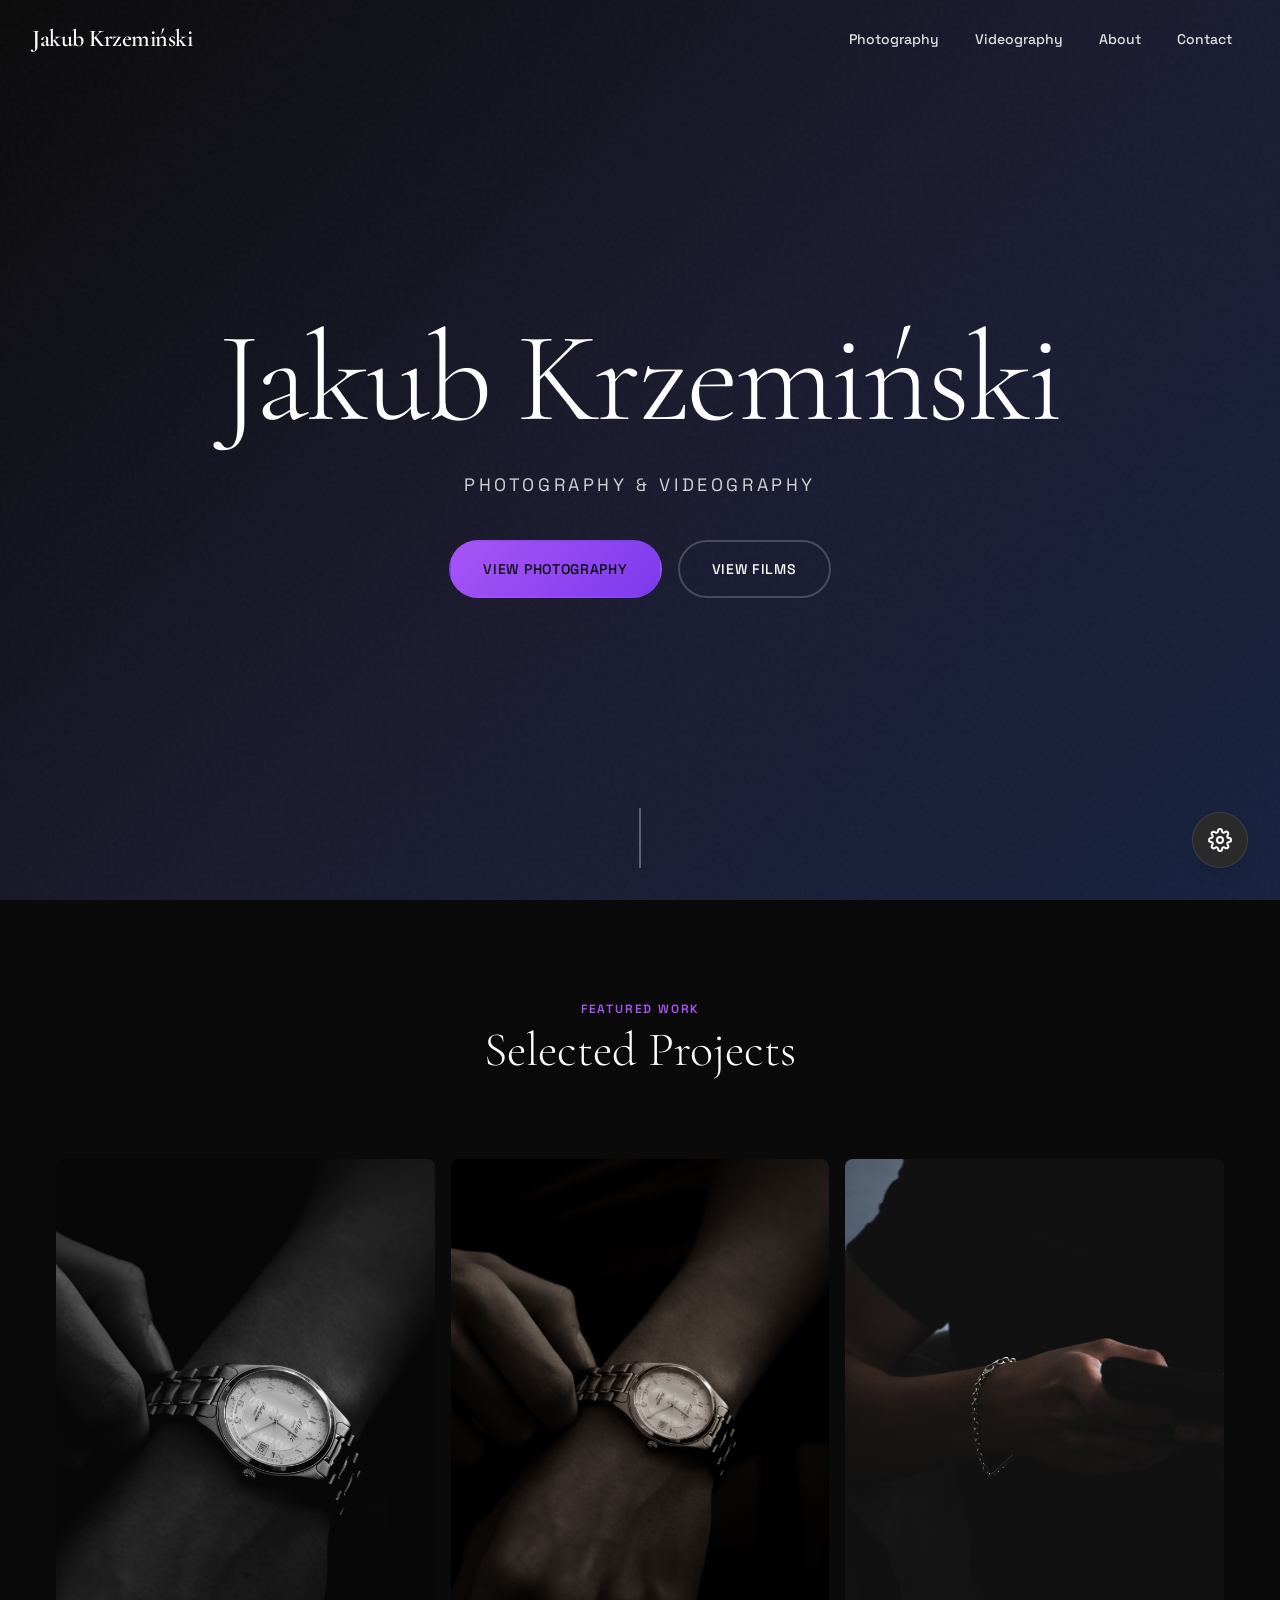
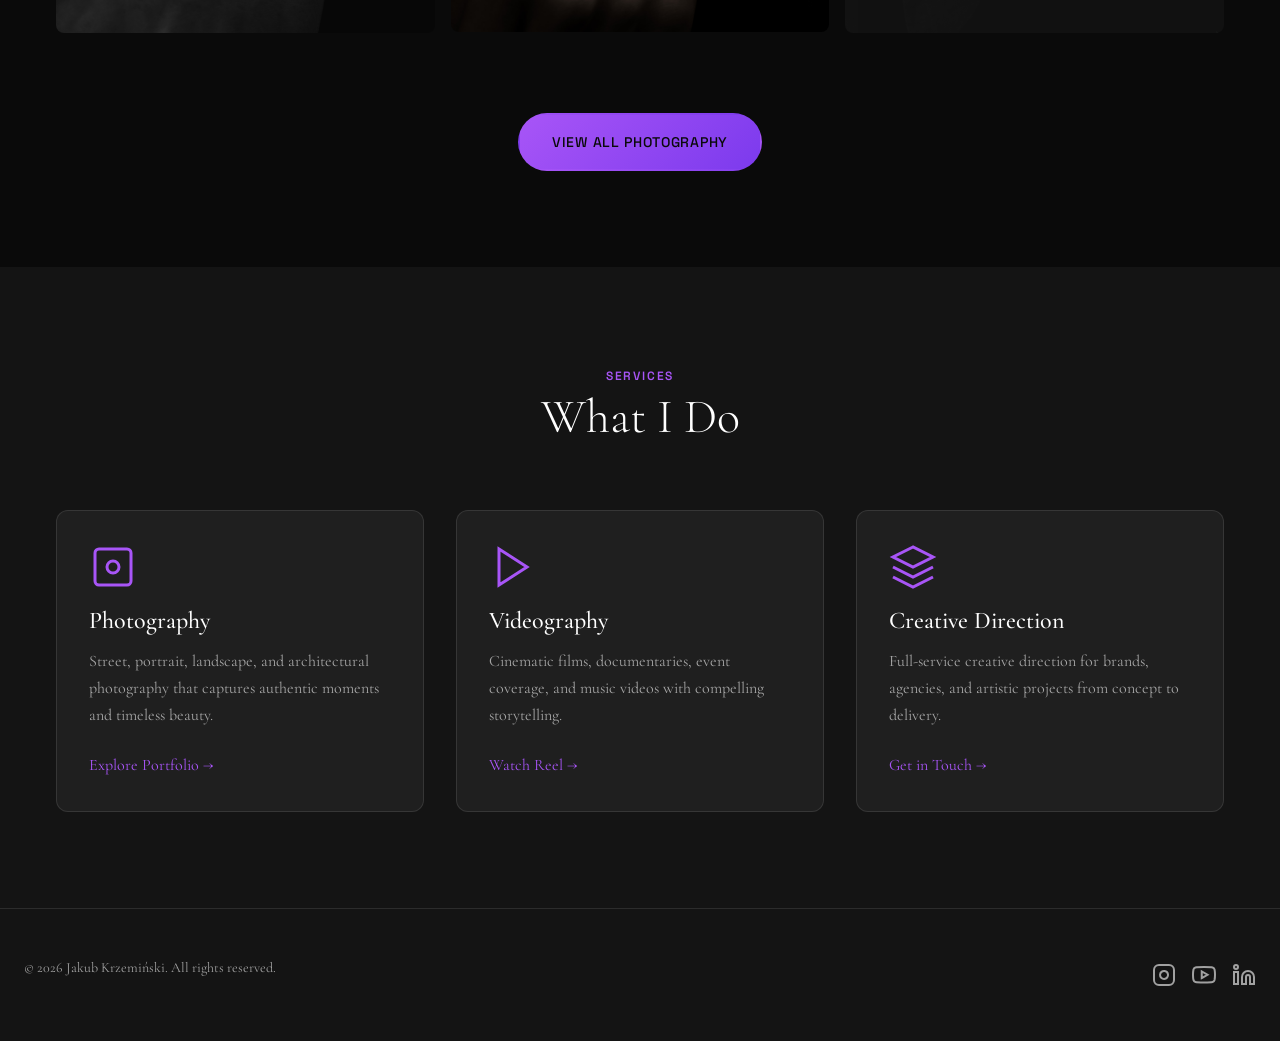
==== index.html @ e9d03388 "initial commit" ====
<!DOCTYPE html>
<html lang="en">
<head>
  <meta charset="UTF-8">
  <meta name="viewport" content="width=device-width, initial-scale=1.0">
  <title>Jakub Krzemiński Photography | Visual Storyteller</title>
  <meta name="description" content="Professional photography and videography portfolio specializing in street, portrait, landscape, and cinematic work.">

  <!-- Preload critical fonts -->
  <link rel="preconnect" href="https://fonts.googleapis.com">
  <link rel="preconnect" href="https://fonts.gstatic.com" crossorigin>
  <link href="https://fonts.googleapis.com/css2?family=Cormorant+Garamond:wght@300;400;500;600;700&family=Space+Grotesk:wght@300;400;500;600;700&display=swap" rel="stylesheet">

  <!-- Critical CSS inline to prevent flash -->
  <style>
    /* Prevent flash before theme loads */
    html { background: #0a0a0a; }

    /* Critical hero styles */
    .hero { min-height: 100vh; display: flex; align-items: center; justify-content: center; position: relative; }
    .hero__bg { position: absolute; inset: 0; background: linear-gradient(135deg, #1a1a2e 0%, #16213e 50%, #0f0f23 100%); }
    .hero__content { position: relative; z-index: 2; text-align: center; color: white; padding: 2rem; }
    .hero__name { font-family: 'Cormorant Garamond', serif; font-size: clamp(3rem, 10vw, 8rem); font-weight: 300; letter-spacing: -0.02em; margin: 0; }
    .hero__tagline { font-family: 'Space Grotesk', sans-serif; font-size: 1.125rem; letter-spacing: 0.2em; text-transform: uppercase; opacity: 0.8; margin-top: 1rem; }
  </style>

  <!-- Stylesheets -->
  <link rel="stylesheet" href="css/reset.css">
  <link rel="stylesheet" href="css/variables.css">
  <link rel="stylesheet" href="css/base.css">
  <link rel="stylesheet" href="css/navbar.css">
  <link rel="stylesheet" href="css/gallery.css">
  <link rel="stylesheet" href="css/lightbox.css">
  <link rel="stylesheet" href="css/themes.css">

  <!-- Data -->
  <script src="data/photos.js"></script>
  <script src="data/videos.js"></script>

  <!-- Theme init (must be early to prevent flash) -->
  <script>
    (function() {
      const saved = localStorage.getItem('portfolio-theme');
      const defaults = { theme: 'dark', palette: 'purple' };
      const config = saved ? JSON.parse(saved) : defaults;

      // Apply theme to html element immediately
      document.documentElement.className = `theme-${config.theme} palette-${config.palette}`;
    })();
  </script>
</head>
<body>

  <!-- Navigation -->
  <nav class="navbar" role="navigation" aria-label="Main navigation">
    <div class="navbar__container">
      <a href="index.html" class="navbar__logo">Jakub Krzemiński</a>

      <div class="navbar__links" role="menubar">
        <a href="photography.html" class="navbar__link" role="menuitem">Photography</a>
        <a href="videography.html" class="navbar__link" role="menuitem">Videography</a>
        <a href="about.html" class="navbar__link" role="menuitem">About</a>
        <a href="contact.html" class="navbar__link" role="menuitem">Contact</a>
      </div>

      <button class="navbar__hamburger" aria-label="Toggle menu" aria-expanded="false" aria-controls="mobile-menu">
        <span class="navbar__hamburger-line"></span>
        <span class="navbar__hamburger-line"></span>
        <span class="navbar__hamburger-line"></span>
      </button>
    </div>

    <div class="navbar__mobile-menu" id="mobile-menu" role="menu">
      <a href="photography.html" class="navbar__mobile-link" role="menuitem">Photography</a>
      <a href="videography.html" class="navbar__mobile-link" role="menuitem">Videography</a>
      <a href="about.html" class="navbar__mobile-link" role="menuitem">About</a>
      <a href="contact.html" class="navbar__mobile-link" role="menuitem">Contact</a>
    </div>
  </nav>

  <!-- Hero Section -->
  <section class="hero" id="home">
    <div class="hero__bg"></div>
    <div class="grain-overlay"></div>

    <div class="hero__content">
      <h1 class="hero__name">Jakub Krzemiński</h1>
      <p class="hero__tagline">Photography & Videography</p>
      <div class="hero__cta">
        <a href="photography.html" class="btn btn-primary">View Photography</a>
        <a href="videography.html" class="btn btn-secondary">View Films</a>
      </div>
    </div>

    <a href="#featured" class="hero__scroll" aria-label="Scroll to content">
      <span class="hero__scroll-line"></span>
    </a>
  </section>

  <!-- Featured Work -->
  <section class="section section-lg" id="featured">
    <div class="container">
      <header class="section-header fade-in">
        <span class="section-header__caption">Featured Work</span>
        <h2 class="section-header__title">Selected Projects</h2>
      </header>

      <div class="gallery gallery--featured">
        <!-- Gallery populated by JavaScript from featured: true items -->
      </div>

      <div class="text-center fade-in" style="margin-top: 3rem;">
        <a href="photography.html" class="btn btn-primary">View All Photography</a>
      </div>
    </div>
  </section>

  <!-- Services Overview -->
  <section class="section" style="background: var(--bg-secondary);">
    <div class="container">
      <header class="section-header fade-in">
        <span class="section-header__caption">Services</span>
        <h2 class="section-header__title">What I Do</h2>
      </header>

      <div class="services">
        <div class="service-card fade-in">
          <div class="service-card__icon">
            <svg width="48" height="48" viewBox="0 0 24 24" fill="none" stroke="currentColor" stroke-width="1.5">
              <rect x="3" y="3" width="18" height="18" rx="2"></rect>
              <circle cx="12" cy="12" r="3"></circle>
            </svg>
          </div>
          <h3 class="service-card__title">Photography</h3>
          <p class="service-card__text">Street, portrait, landscape, and architectural photography that captures authentic moments and timeless beauty.</p>
          <a href="photography.html" class="link">Explore Portfolio →</a>
        </div>

        <div class="service-card fade-in">
          <div class="service-card__icon">
            <svg width="48" height="48" viewBox="0 0 24 24" fill="none" stroke="currentColor" stroke-width="1.5">
              <polygon points="5 3 19 12 5 21 5 3"></polygon>
            </svg>
          </div>
          <h3 class="service-card__title">Videography</h3>
          <p class="service-card__text">Cinematic films, documentaries, event coverage, and music videos with compelling storytelling.</p>
          <a href="videography.html" class="link">Watch Reel →</a>
        </div>

        <div class="service-card fade-in">
          <div class="service-card__icon">
            <svg width="48" height="48" viewBox="0 0 24 24" fill="none" stroke="currentColor" stroke-width="1.5">
              <path d="M12 2L2 7l10 5 10-5-10-5z"></path>
              <path d="M2 17l10 5 10-5"></path>
              <path d="M2 12l10 5 10-5"></path>
            </svg>
          </div>
          <h3 class="service-card__title">Creative Direction</h3>
          <p class="service-card__text">Full-service creative direction for brands, agencies, and artistic projects from concept to delivery.</p>
          <a href="contact.html" class="link">Get in Touch →</a>
        </div>
      </div>
    </div>
  </section>

  <!-- Footer -->
  <footer class="footer">
    <div class="container">
      <div class="footer__content">
        <p class="footer__copyright">&copy; 2026 Jakub Krzemiński. All rights reserved.</p>

        <div class="footer__social">
          <a href="https://www.instagram.com/jacobekpii?igsh=MXUxOGM2MTZjMWFu" target="_blank" rel="noopener" aria-label="Instagram">
            <svg width="24" height="24" viewBox="0 0 24 24" fill="none" stroke="currentColor" stroke-width="2">
              <rect x="2" y="2" width="20" height="20" rx="5" ry="5"></rect>
              <path d="M16 11.37A4 4 0 1 1 12.63 8 4 4 0 0 1 16 11.37z"></path>
              <line x1="17.5" y1="6.5" x2="17.51" y2="6.5"></line>
            </svg>
          </a>
          <a href="https://youtube.com" target="_blank" rel="noopener" aria-label="YouTube">
            <svg width="24" height="24" viewBox="0 0 24 24" fill="none" stroke="currentColor" stroke-width="2">
              <path d="M22.54 6.42a2.78 2.78 0 0 0-1.94-2C18.88 4 12 4 12 4s-6.88 0-8.6.46a2.78 2.78 0 0 0-1.94 2A29 29 0 0 0 1 11.75a29 29 0 0 0 .46 5.33A2.78 2.78 0 0 0 3.4 19c1.72.46 8.6.46 8.6.46s6.88 0 8.6-.46a2.78 2.78 0 0 0 1.94-2 29 29 0 0 0 .46-5.25 29 29 0 0 0-.46-5.33z"></path>
              <polygon points="9.75 15.02 15.5 11.75 9.75 8.48 9.75 15.02"></polygon>
            </svg>
          </a>
          <a href="https://linkedin.com" target="_blank" rel="noopener" aria-label="LinkedIn">
            <svg width="24" height="24" viewBox="0 0 24 24" fill="none" stroke="currentColor" stroke-width="2">
              <path d="M16 8a6 6 0 0 1 6 6v7h-4v-7a2 2 0 0 0-2-2 2 2 0 0 0-2 2v7h-4v-7a6 6 0 0 1 6-6z"></path>
              <rect x="2" y="9" width="4" height="12"></rect>
              <circle cx="4" cy="4" r="2"></circle>
            </svg>
          </a>
        </div>
      </div>

      <button class="back-to-top" aria-label="Back to top">
        <svg width="24" height="24" viewBox="0 0 24 24" fill="none" stroke="currentColor" stroke-width="2">
          <path d="M12 19V5M5 12l7-7 7 7"></path>
        </svg>
      </button>
    </div>
  </footer>

  <!-- Theme Panel -->
  <div class="theme-panel">
    <button class="theme-panel__toggle" aria-label="Open theme settings" aria-expanded="false">
      <svg width="24" height="24" viewBox="0 0 24 24" fill="none" stroke="currentColor" stroke-width="2">
        <circle cx="12" cy="12" r="3"></circle>
        <path d="M19.4 15a1.65 1.65 0 0 0 .33 1.82l.06.06a2 2 0 0 1 0 2.83 2 2 0 0 1-2.83 0l-.06-.06a1.65 1.65 0 0 0-1.82-.33 1.65 1.65 0 0 0-1 1.51V21a2 2 0 0 1-2 2 2 2 0 0 1-2-2v-.09A1.65 1.65 0 0 0 9 19.4a1.65 1.65 0 0 0-1.82.33l-.06.06a2 2 0 0 1-2.83 0 2 2 0 0 1 0-2.83l.06-.06a1.65 1.65 0 0 0 .33-1.82 1.65 1.65 0 0 0-1.51-1H3a2 2 0 0 1-2-2 2 2 0 0 1 2-2h.09A1.65 1.65 0 0 0 4.6 9a1.65 1.65 0 0 0-.33-1.82l-.06-.06a2 2 0 0 1 0-2.83 2 2 0 0 1 2.83 0l.06.06a1.65 1.65 0 0 0 1.82.33H9a1.65 1.65 0 0 0 1-1.51V3a2 2 0 0 1 2-2 2 2 0 0 1 2 2v.09a1.65 1.65 0 0 0 1 1.51 1.65 1.65 0 0 0 1.82-.33l.06-.06a2 2 0 0 1 2.83 0 2 2 0 0 1 0 2.83l-.06.06a1.65 1.65 0 0 0-.33 1.82V9a1.65 1.65 0 0 0 1.51 1H21a2 2 0 0 1 2 2 2 2 0 0 1-2 2h-.09a1.65 1.65 0 0 0-1.51 1z"></path>
      </svg>
    </button>

    <div class="theme-panel__backdrop"></div>

    <div class="theme-panel__menu">
      <header class="theme-panel__header">Appearance Settings</header>

      <div class="theme-panel__mode">
        <button class="theme-panel__mode-btn" data-mode="dark">
          <svg class="theme-panel__mode-icon" viewBox="0 0 24 24" fill="none" stroke="currentColor" stroke-width="2">
            <path d="M21 12.79A9 9 0 1 1 11.21 3 7 7 0 0 0 21 12.79z"></path>
          </svg>
          Dark
        </button>
        <button class="theme-panel__mode-btn" data-mode="light">
          <svg class="theme-panel__mode-icon" viewBox="0 0 24 24" fill="none" stroke="currentColor" stroke-width="2">
            <circle cx="12" cy="12" r="5"></circle>
            <line x1="12" y1="1" x2="12" y2="3"></line>
            <line x1="12" y1="21" x2="12" y2="23"></line>
            <line x1="4.22" y1="4.22" x2="5.64" y2="5.64"></line>
            <line x1="18.36" y1="18.36" x2="19.78" y2="19.78"></line>
            <line x1="1" y1="12" x2="3" y2="12"></line>
            <line x1="21" y1="12" x2="23" y2="12"></line>
            <line x1="4.22" y1="19.78" x2="5.64" y2="18.36"></line>
            <line x1="18.36" y1="5.64" x2="19.78" y2="4.22"></line>
          </svg>
          Light
        </button>
      </div>

      <header class="theme-panel__header">Color Palette</header>
      <div class="theme-panel__palettes">
        <button class="theme-panel__palette-btn" data-palette="purple">
          <span class="theme-panel__palette-preview"></span>
          <span class="theme-panel__palette-label">Purple</span>
        </button>
        <button class="theme-panel__palette-btn" data-palette="orange">
          <span class="theme-panel__palette-preview"></span>
          <span class="theme-panel__palette-label">Orange</span>
        </button>
        <button class="theme-panel__palette-btn" data-palette="gray">
          <span class="theme-panel__palette-preview"></span>
          <span class="theme-panel__palette-label">Gray</span>
        </button>
        <button class="theme-panel__palette-btn" data-palette="teal">
          <span class="theme-panel__palette-preview"></span>
          <span class="theme-panel__palette-label">Teal</span>
        </button>
        <button class="theme-panel__palette-btn" data-palette="rose">
          <span class="theme-panel__palette-preview"></span>
          <span class="theme-panel__palette-label">Rose</span>
        </button>
        <button class="theme-panel__palette-btn" data-palette="amber">
          <span class="theme-panel__palette-preview"></span>
          <span class="theme-panel__palette-label">Amber</span>
        </button>
      </div>
    </div>
  </div>

  <!-- Scripts -->
  <script src="js/theme.js"></script>
  <script src="js/nav.js"></script>
  <script src="js/gallery.js"></script>
  <script src="js/lightbox.js"></script>

  <script>
    // Hero scroll indicator animation
    document.querySelector('.hero__scroll')?.addEventListener('click', (e) => {
      e.preventDefault();
      document.getElementById('featured')?.scrollIntoView({ behavior: 'smooth' });
    });
  </script>

  <style>
    /* Additional homepage styles */
    .hero { display: flex; align-items: center; justify-content: center; min-height: 100vh; position: relative; }
    .hero__bg { position: absolute; inset: 0; background: linear-gradient(135deg, #0a0a0a 0%, #1a1a2e 50%, #16213e 100%); transition: none; }
    .hero__content { position: relative; z-index: 10; text-align: center; padding: 2rem; }
    .hero__cta { display: flex; gap: 1rem; justify-content: center; margin-top: 2.5rem; flex-wrap: wrap; }
    .hero__scroll { position: absolute; bottom: 2rem; left: 50%; transform: translateX(-50%); display: flex; flex-direction: column; align-items: center; color: white; opacity: 0.6; transition: opacity 0.3s; }
    .hero__scroll:hover { opacity: 1; }
    .hero__scroll-line { width: 1px; height: 60px; background: currentColor; animation: scrollPulse 2s infinite; }
    @keyframes scrollPulse { 0%, 100% { opacity: 0.3; transform: scaleY(0.5); } 50% { opacity: 1; transform: scaleY(1); } }
    .text-center { text-align: center; }

    /* Services */
    .services { display: grid; grid-template-columns: repeat(3, 1fr); gap: 2rem; margin-top: 3rem; }
    .service-card { padding: 2rem; border-radius: 12px; background: var(--bg-tertiary); border: 1px solid var(--border-light); transition: transform 0.3s, box-shadow 0.3s; }
    .service-card:hover { transform: translateY(-4px); box-shadow: var(--shadow-lg); }
    .service-card__icon { color: var(--accent-primary); margin-bottom: 1rem; }
    .service-card__title { font-size: 1.5rem; font-weight: 500; margin-bottom: 0.75rem; color: var(--text-primary); }
    .service-card__text { color: var(--text-tertiary); margin-bottom: 1.5rem; line-height: 1.7; }

    /* Footer */
    .footer { padding: 3rem 0; border-top: 1px solid var(--border-light); background: var(--bg-secondary); }
    .footer__content { display: flex; justify-content: space-between; align-items: center; gap: 1rem; flex-wrap: wrap; }
    .footer__copyright { color: var(--text-tertiary); font-size: 0.875rem; }
    .footer__social { display: flex; gap: 1rem; }
    .footer__social a { color: var(--text-tertiary); transition: color 0.3s; }
    .footer__social a:hover { color: var(--accent-primary); }
    .back-to-top { position: fixed; bottom: 100px; right: 2rem; width: 48px; height: 48px; border-radius: 50%; background: var(--bg-elevated); border: 1px solid var(--border-light); color: var(--text-primary); display: flex; align-items: center; justify-content: center; cursor: pointer; opacity: 0; visibility: hidden; transition: all 0.3s; z-index: 100; }
    .back-to-top--visible { opacity: 1; visibility: visible; }
    .back-to-top:hover { background: var(--accent-primary); color: var(--accent-contrast); border-color: var(--accent-primary); }

    @media (max-width: 768px) {
      .services { grid-template-columns: 1fr; }
      .footer__content { flex-direction: column; text-align: center; }
    }
  </style>
</body>
</html>
---- css/variables.css ----
/* CSS Custom Properties - Theme Variables */
/* All themes use these variables which are updated by theme classes on body */

:root {
  /* Typography */
  --font-primary: 'Cormorant Garamond', serif;
  --font-secondary: 'Space Grotesk', sans-serif;

  /* Spacing Scale */
  --space-xs: 0.25rem;
  --space-sm: 0.5rem;
  --space-md: 1rem;
  --space-lg: 1.5rem;
  --space-xl: 2rem;
  --space-2xl: 3rem;
  --space-3xl: 4rem;
  --space-4xl: 6rem;

  /* Transitions */
  --transition-fast: 150ms cubic-bezier(0.4, 0, 0.2, 1);
  --transition-base: 300ms cubic-bezier(0.4, 0, 0.2, 1);
  --transition-slow: 500ms cubic-bezier(0.4, 0, 0.2, 1);
  --transition-bounce: 500ms cubic-bezier(0.68, -0.55, 0.265, 1.55);

  /* Border Radius */
  --radius-sm: 4px;
  --radius-md: 8px;
  --radius-lg: 12px;
  --radius-xl: 16px;
  --radius-full: 9999px;

  /* Shadows */
  --shadow-sm: 0 1px 2px 0 rgba(0, 0, 0, 0.05);
  --shadow-md: 0 4px 6px -1px rgba(0, 0, 0, 0.1), 0 2px 4px -1px rgba(0, 0, 0, 0.06);
  --shadow-lg: 0 10px 15px -3px rgba(0, 0, 0, 0.1), 0 4px 6px -2px rgba(0, 0, 0, 0.05);
  --shadow-xl: 0 20px 25px -5px rgba(0, 0, 0, 0.1), 0 10px 10px -5px rgba(0, 0, 0, 0.04);

  /* Z-index Scale */
  --z-base: 0;
  --z-dropdown: 100;
  --z-sticky: 200;
  --z-fixed: 300;
  --z-modal-backdrop: 400;
  --z-modal: 500;
  --z-tooltip: 600;
  --z-theme-panel: 700;

  /* Content Widths */
  --max-width-sm: 640px;
  --max-width-md: 768px;
  --max-width-lg: 1024px;
  --max-width-xl: 1280px;
  --max-width-2xl: 1440px;
}

/* ============================================
   DARK MODE - Base Theme (Default)
   ============================================ */

.theme-dark {
  /* Background Colors */
  --bg-primary: #0a0a0a;
  --bg-secondary: #141414;
  --bg-tertiary: #1f1f1f;
  --bg-elevated: #2a2a2a;
  --bg-overlay: rgba(0, 0, 0, 0.85);

  /* Text Colors */
  --text-primary: #ffffff;
  --text-secondary: rgba(255, 255, 255, 0.87);
  --text-tertiary: rgba(255, 255, 255, 0.6);
  --text-muted: rgba(255, 255, 255, 0.38);

  /* Border Colors */
  --border-light: rgba(255, 255, 255, 0.1);
  --border-medium: rgba(255, 255, 255, 0.2);
  --border-strong: rgba(255, 255, 255, 0.3);

  /* Accent will be set by palette classes */
}

/* ============================================
   LIGHT MODE - Base Theme
   ============================================ */

.theme-light {
  /* Background Colors */
  --bg-primary: #fafafa;
  --bg-secondary: #ffffff;
  --bg-tertiary: #f5f5f5;
  --bg-elevated: #ebebeb;
  --bg-overlay: rgba(0, 0, 0, 0.75);

  /* Text Colors */
  --text-primary: #0a0a0a;
  --text-secondary: rgba(0, 0, 0, 0.87);
  --text-tertiary: rgba(0, 0, 0, 0.6);
  --text-muted: rgba(0, 0, 0, 0.38);

  /* Border Colors */
  --border-light: rgba(0, 0, 0, 0.08);
  --border-medium: rgba(0, 0, 0, 0.15);
  --border-strong: rgba(0, 0, 0, 0.25);
}

/* ============================================
   DARK MODE - Purple Palette
   ============================================ */

.theme-dark.palette-purple {
  --accent-primary: #a855f7;
  --accent-secondary: #7c3aed;
  --accent-tertiary: #6b21a8;
  --accent-light: #d8b4fe;
  --accent-pale: #e9d5ff;
  --accent-contrast: #0a0a0a;
  --accent-gradient: linear-gradient(135deg, #a855f7 0%, #7c3aed 100%);
}

/* ============================================
   LIGHT MODE - Purple Palette
   ============================================ */

.theme-light.palette-purple {
  --accent-primary: #7c3aed;
  --accent-secondary: #6b21a8;
  --accent-tertiary: #581c87;
  --accent-light: #a855f7;
  --accent-pale: #e9d5ff;
  --accent-contrast: #ffffff;
  --accent-gradient: linear-gradient(135deg, #7c3aed 0%, #6b21a8 100%);
}

/* ============================================
   DARK MODE - Orange Palette
   ============================================ */

.theme-dark.palette-orange {
  --accent-primary: #f97316;
  --accent-secondary: #ea580c;
  --accent-tertiary: #c2410c;
  --accent-light: #fdba74;
  --accent-pale: #fed7aa;
  --accent-contrast: #0a0a0a;
  --accent-gradient: linear-gradient(135deg, #f97316 0%, #ea580c 100%);
}

/* ============================================
   LIGHT MODE - Orange Palette
   ============================================ */

.theme-light.palette-orange {
  --accent-primary: #ea580c;
  --accent-secondary: #c2410c;
  --accent-tertiary: #9a3412;
  --accent-light: #f97316;
  --accent-pale: #fed7aa;
  --accent-contrast: #ffffff;
  --accent-gradient: linear-gradient(135deg, #ea580c 0%, #c2410c 100%);
}

/* ============================================
   DARK MODE - Gray Palette
   ============================================ */

.theme-dark.palette-gray {
  --accent-primary: #6b7280;
  --accent-secondary: #4b5563;
  --accent-tertiary: #374151;
  --accent-light: #9ca3af;
  --accent-pale: #d1d5db;
  --accent-contrast: #0a0a0a;
  --accent-gradient: linear-gradient(135deg, #6b7280 0%, #4b5563 100%);
}

/* ============================================
   LIGHT MODE - Gray Palette
   ============================================ */

.theme-light.palette-gray {
  --accent-primary: #4b5563;
  --accent-secondary: #374151;
  --accent-tertiary: #1f2937;
  --accent-light: #6b7280;
  --accent-pale: #e5e7eb;
  --accent-contrast: #ffffff;
  --accent-gradient: linear-gradient(135deg, #4b5563 0%, #374151 100%);
}

/* ============================================
   DARK MODE - Teal Palette
   ============================================ */

.theme-dark.palette-teal {
  --accent-primary: #14b8a6;
  --accent-secondary: #0d9488;
  --accent-tertiary: #0f766e;
  --accent-light: #5eead4;
  --accent-pale: #ccfbf1;
  --accent-contrast: #0a0a0a;
  --accent-gradient: linear-gradient(135deg, #14b8a6 0%, #0d9488 100%);
}

/* ============================================
   LIGHT MODE - Teal Palette
   ============================================ */

.theme-light.palette-teal {
  --accent-primary: #0d9488;
  --accent-secondary: #0f766e;
  --accent-tertiary: #115e59;
  --accent-light: #14b8a6;
  --accent-pale: #ccfbf1;
  --accent-contrast: #ffffff;
  --accent-gradient: linear-gradient(135deg, #0d9488 0%, #0f766e 100%);
}

/* ============================================
   DARK MODE - Rose Palette
   ============================================ */

.theme-dark.palette-rose {
  --accent-primary: #ec4899;
  --accent-secondary: #db2777;
  --accent-tertiary: #be185d;
  --accent-light: #f9a8d4;
  --accent-pale: #fce7f3;
  --accent-contrast: #0a0a0a;
  --accent-gradient: linear-gradient(135deg, #ec4899 0%, #db2777 100%);
}

/* ============================================
   LIGHT MODE - Rose Palette
   ============================================ */

.theme-light.palette-rose {
  --accent-primary: #db2777;
  --accent-secondary: #be185d;
  --accent-tertiary: #9d174d;
  --accent-light: #ec4899;
  --accent-pale: #fce7f3;
  --accent-contrast: #ffffff;
  --accent-gradient: linear-gradient(135deg, #db2777 0%, #be185d 100%);
}

/* ============================================
   DARK MODE - Amber Palette
   ============================================ */

.theme-dark.palette-amber {
  --accent-primary: #f59e0b;
  --accent-secondary: #d97706;
  --accent-tertiary: #b45309;
  --accent-light: #fcd34d;
  --accent-pale: #fef3c7;
  --accent-contrast: #0a0a0a;
  --accent-gradient: linear-gradient(135deg, #f59e0b 0%, #d97706 100%);
}

/* ============================================
   LIGHT MODE - Amber Palette
   ============================================ */

.theme-light.palette-amber {
  --accent-primary: #d97706;
  --accent-secondary: #b45309;
  --accent-tertiary: #92400e;
  --accent-light: #f59e0b;
  --accent-pale: #fef3c7;
  --accent-contrast: #ffffff;
  --accent-gradient: linear-gradient(135deg, #d97706 0%, #b45309 100%);
}
---- css/base.css ----
/* Base Styles - Typography and Layout */

/* Google Fonts Import */
@import url('https://fonts.googleapis.com/css2?family=Cormorant+Garamond:wght@300;400;500;600;700&family=Space+Grotesk:wght@300;400;500;600;700&display=swap');

/* Base body styles */
body {
  font-family: var(--font-primary);
  background-color: var(--bg-primary);
  color: var(--text-primary);
  transition: background-color var(--transition-base), color var(--transition-base);
  overflow-x: hidden;
}

/* Typography Scale */
.text-display {
  font-size: clamp(3rem, 8vw, 6rem);
  font-weight: 300;
  line-height: 1;
  letter-spacing: -0.02em;
}

.text-headline {
  font-size: clamp(2rem, 4vw, 3.5rem);
  font-weight: 400;
  line-height: 1.2;
  letter-spacing: -0.01em;
}

.text-title {
  font-size: clamp(1.5rem, 3vw, 2.25rem);
  font-weight: 500;
  line-height: 1.3;
}

.text-subtitle {
  font-size: clamp(1.125rem, 2vw, 1.5rem);
  font-weight: 400;
  line-height: 1.4;
}

.text-body {
  font-size: 1rem;
  font-weight: 400;
  line-height: 1.7;
}

.text-body-sm {
  font-size: 0.875rem;
  font-weight: 400;
  line-height: 1.6;
}

.text-caption {
  font-family: var(--font-secondary);
  font-size: 0.75rem;
  font-weight: 500;
  letter-spacing: 0.1em;
  text-transform: uppercase;
}

/* Secondary font for UI elements */
.font-ui {
  font-family: var(--font-secondary);
}

/* Section Spacing */
.section {
  padding: var(--space-4xl) var(--space-xl);
  width: 100%;
}

.section-sm {
  padding: var(--space-2xl) var(--space-xl);
}

.section-lg {
  padding: var(--space-4xl) var(--space-xl);
}

/* Container */
.container {
  width: 100%;
  max-width: var(--max-width-2xl);
  margin: 0 auto;
  padding: 0 var(--space-lg);
}

.container-narrow {
  max-width: var(--max-width-lg);
}

/* Full-width sections */
.full-width {
  width: 100vw;
  position: relative;
  left: 50%;
  right: 50%;
  margin-left: -50vw;
  margin-right: -50vw;
}

/* Utility: Screen reader only */
.sr-only {
  position: absolute;
  width: 1px;
  height: 1px;
  padding: 0;
  margin: -1px;
  overflow: hidden;
  clip: rect(0, 0, 0, 0);
  white-space: nowrap;
  border-width: 0;
}

/* Fade in animation class (used with Intersection Observer) */
.fade-in {
  opacity: 0;
  transform: translateY(24px);
  transition: opacity var(--transition-slow), transform var(--transition-slow);
}

.fade-in.visible {
  opacity: 1;
  transform: translateY(0);
}

/* Grain texture overlay */
.grain-overlay {
  position: absolute;
  inset: 0;
  pointer-events: none;
  opacity: 0.03;
  background-image: url("data:image/svg+xml,%3Csvg viewBox='0 0 256 256' xmlns='http://www.w3.org/2000/svg'%3E%3Cfilter id='noise'%3E%3CfeTurbulence type='fractalNoise' baseFrequency='0.85' numOctaves='4' stitchTiles='stitch'/%3E%3C/filter%3E%3Crect width='100%25' height='100%25' filter='url(%23noise)'/%3E%3C/svg%3E");
  animation: grain 8s steps(10) infinite;
}

@keyframes grain {
  0%, 100% { transform: translate(0, 0); }
  10% { transform: translate(-2%, -2%); }
  20% { transform: translate(2%, 2%); }
  30% { transform: translate(-1%, 1%); }
  40% { transform: translate(1%, -1%); }
  50% { transform: translate(-2%, 2%); }
  60% { transform: translate(2%, -2%); }
  70% { transform: translate(-1%, -1%); }
  80% { transform: translate(1%, 1%); }
  90% { transform: translate(-2%, -1%); }
}

/* Buttons */
.btn {
  display: inline-flex;
  align-items: center;
  justify-content: center;
  gap: var(--space-sm);
  padding: var(--space-md) var(--space-xl);
  font-family: var(--font-secondary);
  font-size: 0.875rem;
  font-weight: 500;
  letter-spacing: 0.05em;
  text-transform: uppercase;
  border-radius: var(--radius-full);
  transition: all var(--transition-base);
  cursor: pointer;
}

.btn-primary {
  background: var(--accent-gradient);
  color: var(--accent-contrast);
  border: 2px solid transparent;
}

.btn-primary:hover {
  transform: translateY(-2px);
  box-shadow: 0 8px 25px -5px var(--accent-primary);
}

.btn-secondary {
  background: transparent;
  color: var(--text-primary);
  border: 2px solid var(--border-medium);
}

.btn-secondary:hover {
  border-color: var(--accent-primary);
  color: var(--accent-primary);
}

.btn-ghost {
  background: transparent;
  color: var(--text-primary);
  border: 2px solid transparent;
}

.btn-ghost:hover {
  background: var(--bg-elevated);
}

/* Link styles */
.link {
  color: var(--accent-primary);
  position: relative;
  transition: color var(--transition-fast);
}

.link::after {
  content: '';
  position: absolute;
  bottom: -2px;
  left: 0;
  width: 0;
  height: 1px;
  background: var(--accent-primary);
  transition: width var(--transition-base);
}

.link:hover::after {
  width: 100%;
}

/* Section headers */
.section-header {
  text-align: center;
  margin-bottom: var(--space-3xl);
}

.section-header__caption {
  font-family: var(--font-secondary);
  font-size: 0.75rem;
  font-weight: 600;
  letter-spacing: 0.15em;
  text-transform: uppercase;
  color: var(--accent-primary);
  margin-bottom: var(--space-md);
}

.section-header__title {
  font-size: clamp(2rem, 4vw, 3rem);
  font-weight: 300;
  color: var(--text-primary);
}

/* Responsive utilities */
@media (max-width: 768px) {
  .section {
    padding: var(--space-3xl) var(--space-lg);
  }

  .container {
    padding: 0 var(--space-md);
  }
}

@media (max-width: 375px) {
  .section {
    padding: var(--space-2xl) var(--space-md);
  }
}
---- css/navbar.css ----
/* Navbar Styles */

.navbar {
  position: fixed;
  top: 0;
  left: 0;
  right: 0;
  z-index: var(--z-fixed);
  height: 80px;
  display: flex;
  align-items: center;
  transition: all var(--transition-base);
  border-bottom: 1px solid transparent;
}

/* Navbar scrolled state - translucent + blurred */
.navbar--scrolled {
  background: rgba(var(--bg-primary-rgb, 10, 10, 10), 0.85);
  backdrop-filter: blur(20px);
  -webkit-backdrop-filter: blur(20px);
  border-bottom-color: var(--border-light);
  height: 64px;
}

.navbar__container {
  width: 100%;
  max-width: var(--max-width-2xl);
  margin: 0 auto;
  padding: 0 var(--space-xl);
  display: flex;
  align-items: center;
  justify-content: space-between;
}

/* Logo */
.navbar__logo {
  font-family: var(--font-primary);
  font-size: 1.5rem;
  font-weight: 600;
  color: var(--text-primary);
  letter-spacing: -0.02em;
  transition: color var(--transition-fast);
  z-index: calc(var(--z-fixed) + 10);
}

.navbar__logo:hover {
  color: var(--accent-primary);
}

/* Navigation Links - Desktop */
.navbar__links {
  display: flex;
  align-items: center;
  gap: var(--space-xs);
}

.navbar__link {
  font-family: var(--font-secondary);
  font-size: 0.875rem;
  font-weight: 500;
  color: var(--text-secondary);
  padding: var(--space-sm) var(--space-md);
  border-radius: var(--radius-full);
  transition: all var(--transition-fast);
  position: relative;
}

.navbar__link::after {
  content: '';
  position: absolute;
  bottom: 0;
  left: 50%;
  transform: translateX(-50%);
  width: 0;
  height: 2px;
  background: var(--accent-primary);
  transition: width var(--transition-base);
  border-radius: var(--radius-full);
}

.navbar__link:hover {
  color: var(--text-primary);
}

.navbar__link:hover::after {
  width: 60%;
}

.navbar__link--active {
  color: var(--accent-primary);
}

.navbar__link--active::after {
  width: 60%;
}

/* Mobile Hamburger Button */
.navbar__hamburger {
  display: none;
  flex-direction: column;
  justify-content: center;
  align-items: center;
  width: 48px;
  height: 48px;
  gap: 6px;
  z-index: calc(var(--z-fixed) + 10);
  cursor: pointer;
}

.navbar__hamburger-line {
  display: block;
  width: 24px;
  height: 2px;
  background: var(--text-primary);
  border-radius: var(--radius-full);
  transition: all var(--transition-base);
  transform-origin: center;
}

/* Hamburger Animation States */
.navbar__hamburger--active .navbar__hamburger-line:nth-child(1) {
  transform: translateY(8px) rotate(45deg);
}

.navbar__hamburger--active .navbar__hamburger-line:nth-child(2) {
  opacity: 0;
  transform: scaleX(0);
}

.navbar__hamburger--active .navbar__hamburger-line:nth-child(3) {
  transform: translateY(-8px) rotate(-45deg);
}

/* Mobile Menu */
.navbar__mobile-menu {
  display: none;
  position: fixed;
  inset: 0;
  background: var(--bg-primary);
  flex-direction: column;
  align-items: center;
  justify-content: center;
  gap: var(--space-xl);
  opacity: 0;
  visibility: hidden;
  transition: opacity var(--transition-base), visibility var(--transition-base);
}

.navbar__mobile-menu--open {
  opacity: 1;
  visibility: visible;
}

.navbar__mobile-link {
  font-family: var(--font-primary);
  font-size: 2rem;
  font-weight: 300;
  color: var(--text-primary);
  padding: var(--space-sm) var(--space-lg);
  transition: color var(--transition-fast);
  position: relative;
}

.navbar__mobile-link::after {
  content: '';
  position: absolute;
  bottom: 0;
  left: 50%;
  transform: translateX(-50%);
  width: 0;
  height: 2px;
  background: var(--accent-primary);
  transition: width var(--transition-base);
}

.navbar__mobile-link:hover {
  color: var(--accent-primary);
}

.navbar__mobile-link:hover::after,
.navbar__mobile-link--active::after {
  width: 100%;
}

.navbar__mobile-link--active {
  color: var(--accent-primary);
}

/* Responsive Breakpoints */
@media (max-width: 768px) {
  .navbar {
    height: 64px;
  }

  .navbar--scrolled {
    height: 56px;
  }

  .navbar__container {
    padding: 0 var(--space-lg);
  }

  .navbar__links {
    display: none;
  }

  .navbar__hamburger {
    display: flex;
  }

  .navbar__mobile-menu {
    display: flex;
  }
}

@media (max-width: 375px) {
  .navbar__logo {
    font-size: 1.25rem;
  }

  .navbar__mobile-link {
    font-size: 1.75rem;
  }
}

/* Reduced motion */
@media (prefers-reduced-motion: reduce) {
  .navbar,
  .navbar__link,
  .navbar__hamburger-line,
  .navbar__mobile-menu {
    transition: none;
  }
}
---- css/gallery.css ----
/* ============================================
GALLERY AND GRID STYLES
============================================ */

/* ------------------------------
CATEGORY FILTER TABS
------------------------------ */

.filter-tabs {
display: flex;
flex-wrap: wrap;
justify-content: center;
gap: var(--space-sm);
margin-bottom: var(--space-2xl);
position: sticky;
top: 80px;
z-index: var(--z-sticky);
padding: var(--space-md) 0;
background: linear-gradient(
to bottom,
var(--bg-primary) 0%,
var(--bg-primary) 80%,
transparent 100%
);
}

.filter-tabs--scrolled {
top: 64px;
}

.filter-tab {
font-family: var(--font-secondary);
font-size: 0.8125rem;
font-weight: 500;
letter-spacing: 0.05em;
text-transform: uppercase;
color: var(--text-tertiary);
padding: var(--space-sm) var(--space-lg);
border-radius: var(--radius-full);
border: 1px solid transparent;
background: transparent;
cursor: pointer;
transition: all var(--transition-fast);
position: relative;
}

.filter-tab:hover {
color: var(--text-primary);
border-color: var(--border-light);
}

.filter-tab--active {
color: var(--accent-primary);
border-color: var(--accent-primary);
background: rgba(var(--accent-primary-rgb), 0.1);
}

.filter-tab__underline {
position: absolute;
bottom: -2px;
left: 50%;
transform: translateX(-50%);
width: 0;
height: 2px;
background: var(--accent-primary);
border-radius: var(--radius-full);
transition: width var(--transition-base);
}

.filter-tab--active .filter-tab__underline {
width: 60%;
}

/* ============================================
PHOTO GALLERY (TRUE MASONRY)
============================================ */

.gallery {
column-count: 3;
column-gap: var(--space-md);
padding: var(--space-md) 0;
}

.gallery__item {
break-inside: avoid;
margin-bottom: var(--space-md);
border-radius: var(--radius-md);
overflow: hidden;
cursor: pointer;
transition: transform var(--transition-base), box-shadow var(--transition-base);
}

.gallery__item:hover {
transform: translateY(-4px);
box-shadow: var(--shadow-lg);
}

.gallery__image-wrapper {
width: 100%;
}

.gallery__image {
width: 100%;
height: auto;
display: block;
}

/* Overlay */

.gallery__overlay {
position: absolute;
inset: 0;
display: flex;
flex-direction: column;
justify-content: flex-end;
padding: var(--space-lg);
background: linear-gradient(
to top,
rgba(0,0,0,0.8) 0%,
rgba(0,0,0,0.4) 40%,
rgba(0,0,0,0) 70%
);
opacity: 0;
transition: opacity var(--transition-base);
pointer-events: none;
}

.gallery__item:hover .gallery__overlay {
opacity: 1;
}

.gallery__category {
font-family: var(--font-secondary);
font-size: 0.75rem;
font-weight: 600;
letter-spacing: 0.1em;
text-transform: uppercase;
color: var(--accent-light);
margin-bottom: var(--space-xs);
}

.gallery__title {
font-size: 1.25rem;
font-weight: 500;
color: #ffffff;
margin: 0;
}

.gallery__item--hidden {
display: none;
}

/* ============================================
RESPONSIVE GALLERY
============================================ */

@media (max-width: 1200px) {
.gallery {
column-count: 2;
}
}

@media (max-width: 640px) {
.gallery {
column-count: 1;
}
}

/* ============================================
VIDEO GRID
============================================ */

.video-grid {
display: grid;
grid-template-columns: repeat(3, 1fr);
gap: var(--space-lg);
}

.video-card {
position: relative;
border-radius: var(--radius-md);
overflow: hidden;
background: var(--bg-tertiary);
cursor: pointer;
transition: transform var(--transition-base), box-shadow var(--transition-base);
}

.video-card:hover {
transform: translateY(-4px);
box-shadow: var(--shadow-lg);
}

.video-card__thumb-wrapper {
position: relative;
aspect-ratio: 16 / 10;
overflow: hidden;
}

.video-card__thumb {
width: 100%;
height: 100%;
object-fit: cover;
}

.video-card__play {
position: absolute;
inset: 0;
display: flex;
align-items: center;
justify-content: center;
background: rgba(0,0,0,0.3);
}

.video-card__play-icon {
width: 64px;
height: 64px;
border-radius: 50%;
background: rgba(255,255,255,0.95);
}

.video-card__duration {
position: absolute;
bottom: var(--space-md);
right: var(--space-md);
font-family: var(--font-secondary);
font-size: 0.75rem;
font-weight: 600;
color: #ffffff;
background: rgba(0,0,0,0.7);
padding: var(--space-xs) var(--space-sm);
border-radius: var(--radius-sm);
}

.video-card__info {
padding: var(--space-md);
}

.video-card__title {
font-size: 1rem;
font-weight: 500;
color: var(--text-primary);
}

.video-card__category {
font-family: var(--font-secondary);
font-size: 0.6875rem;
font-weight: 600;
letter-spacing: 0.05em;
text-transform: uppercase;
color: var(--accent-primary);
}

.video-card--hidden {
display: none;
}

/* ============================================
RESPONSIVE VIDEO GRID
============================================ */

@media (max-width: 1024px) {
.video-grid {
grid-template-columns: repeat(2, 1fr);
}
}

@media (max-width: 640px) {
.video-grid {
grid-template-columns: 1fr;
}
}
---- css/themes.css ----
/* Theme Panel Styles */

.theme-panel {
  position: fixed;
  bottom: var(--space-xl);
  right: var(--space-xl);
  z-index: var(--z-theme-panel);
}

/* Toggle Button */
.theme-panel__toggle {
  width: 56px;
  height: 56px;
  position: relative;
  z-index: 3;
  border-radius: 50%;
  background: var(--bg-elevated);
  border: 1px solid var(--border-light);
  color: var(--text-primary);
  font-size: 1.5rem;
  display: flex;
  align-items: center;
  justify-content: center;
  cursor: pointer;
  transition: all var(--transition-base);
  box-shadow: var(--shadow-lg);
}

.theme-panel__toggle:hover {
  transform: scale(1.1);
  border-color: var(--accent-primary);
  color: var(--accent-primary);
}

.theme-panel__toggle--active {
  transform: rotate(180deg);
  background: var(--accent-primary);
  color: var(--accent-contrast);
  border-color: var(--accent-primary);
}

/* Theme Menu */
.theme-panel__menu {
  position: absolute;
  bottom: calc(100% + var(--space-md));
  right: 0;
  z-index: 2;
  width: 280px;
  background: var(--bg-secondary);
  border: 1px solid var(--border-light);
  border-radius: var(--radius-lg);
  padding: var(--space-lg);
  box-shadow: var(--shadow-xl);
  opacity: 0;
  visibility: hidden;
  transform: translateY(10px) scale(0.95);
  transform-origin: bottom right;
  transition: all var(--transition-base);
}

.theme-panel__menu--open {
  opacity: 1;
  visibility: visible;
  transform: translateY(0) scale(1);
}

/* Menu Header */
.theme-panel__header {
  font-family: var(--font-secondary);
  font-size: 0.6875rem;
  font-weight: 600;
  letter-spacing: 0.15em;
  text-transform: uppercase;
  color: var(--text-muted);
  margin-bottom: var(--space-lg);
  padding-bottom: var(--space-sm);
  border-bottom: 1px solid var(--border-light);
}

/* Mode Toggle (Dark/Light) */
.theme-panel__mode {
  display: flex;
  gap: var(--space-sm);
  margin-bottom: var(--space-xl);
  background: var(--bg-tertiary);
  padding: var(--space-xs);
  border-radius: var(--radius-full);
}

.theme-panel__mode-btn {
  flex: 1;
  display: flex;
  align-items: center;
  justify-content: center;
  gap: var(--space-sm);
  padding: var(--space-sm) var(--space-md);
  font-family: var(--font-secondary);
  font-size: 0.8125rem;
  font-weight: 500;
  color: var(--text-tertiary);
  border-radius: var(--radius-full);
  border: none;
  background: transparent;
  cursor: pointer;
  transition: all var(--transition-fast);
}

.theme-panel__mode-btn:hover {
  color: var(--text-primary);
}

.theme-panel__mode-btn--active {
  background: var(--bg-secondary);
  color: var(--text-primary);
  box-shadow: var(--shadow-sm);
}

.theme-panel__mode-icon {
  width: 16px;
  height: 16px;
}

/* Palette Grid */
.theme-panel__palettes {
  display: grid;
  grid-template-columns: repeat(3, 1fr);
  gap: var(--space-md);
}

.theme-panel__palette-btn {
  display: flex;
  flex-direction: column;
  align-items: center;
  gap: var(--space-sm);
  padding: var(--space-md);
  border-radius: var(--radius-md);
  border: 2px solid transparent;
  background: var(--bg-tertiary);
  cursor: pointer;
  transition: all var(--transition-fast);
}

.theme-panel__palette-btn:hover {
  border-color: var(--border-medium);
  transform: translateY(-2px);
}

.theme-panel__palette-btn--active {
  border-color: var(--accent-primary);
  background: var(--bg-elevated);
}

.theme-panel__palette-preview {
  width: 40px;
  height: 40px;
  border-radius: 50%;
  position: relative;
  overflow: hidden;
}

.theme-panel__palette-preview::before {
  content: '';
  position: absolute;
  inset: 0;
  background: linear-gradient(135deg, var(--preview-color-1) 0%, var(--preview-color-2) 100%);
}

/* Palette Colors - defined via CSS variables per palette */
.theme-panel__palette-btn[data-palette="purple"] {
  --preview-color-1: #a855f7;
  --preview-color-2: #7c3aed;
}

.theme-panel__palette-btn[data-palette="orange"] {
  --preview-color-1: #f97316;
  --preview-color-2: #ea580c;
}

.theme-panel__palette-btn[data-palette="gray"] {
  --preview-color-1: #6b7280;
  --preview-color-2: #4b5563;
}

.theme-panel__palette-btn[data-palette="teal"] {
  --preview-color-1: #14b8a6;
  --preview-color-2: #0d9488;
}

.theme-panel__palette-btn[data-palette="rose"] {
  --preview-color-1: #ec4899;
  --preview-color-2: #db2777;
}

.theme-panel__palette-btn[data-palette="amber"] {
  --preview-color-1: #f59e0b;
  --preview-color-2: #d97706;
}

.theme-panel__palette-label {
  font-family: var(--font-secondary);
  font-size: 0.6875rem;
  font-weight: 500;
  color: var(--text-tertiary);
  text-transform: capitalize;
}

.theme-panel__palette-btn--active .theme-panel__palette-label {
  color: var(--text-primary);
}

/* Backdrop (click to close) */
.theme-panel__backdrop {
  position: fixed;
  inset: 0;
  z-index: 1;
  pointer-events: none;
  opacity: 0;
  visibility: hidden;
  transition: opacity var(--transition-fast), visibility var(--transition-fast);
}

.theme-panel__backdrop--visible {
  opacity: 1;
  visibility: visible;
  pointer-events: auto;
}

/* Responsive Breakpoints */
@media (max-width: 768px) {
  .theme-panel {
    bottom: var(--space-lg);
    right: var(--space-lg);
  }

  .theme-panel__toggle {
    width: 48px;
    height: 48px;
    font-size: 1.25rem;
  }

  .theme-panel__menu {
    width: 260px;
    right: -var(--space-sm);
  }
}

@media (max-width: 375px) {
  .theme-panel {
    bottom: var(--space-md);
    right: var(--space-md);
  }

  .theme-panel__menu {
    width: calc(100vw - var(--space-xl));
    right: 0;
  }

  .theme-panel__palettes {
    gap: var(--space-sm);
  }

  .theme-panel__palette-btn {
    padding: var(--space-sm);
  }

  .theme-panel__palette-preview {
    width: 32px;
    height: 32px;
  }
}

/* No-Flash Script Style (applied immediately) */
.no-flash {
  opacity: 0;
}

.no-flash.loaded {
  opacity: 1;
  transition: opacity 50ms;
}
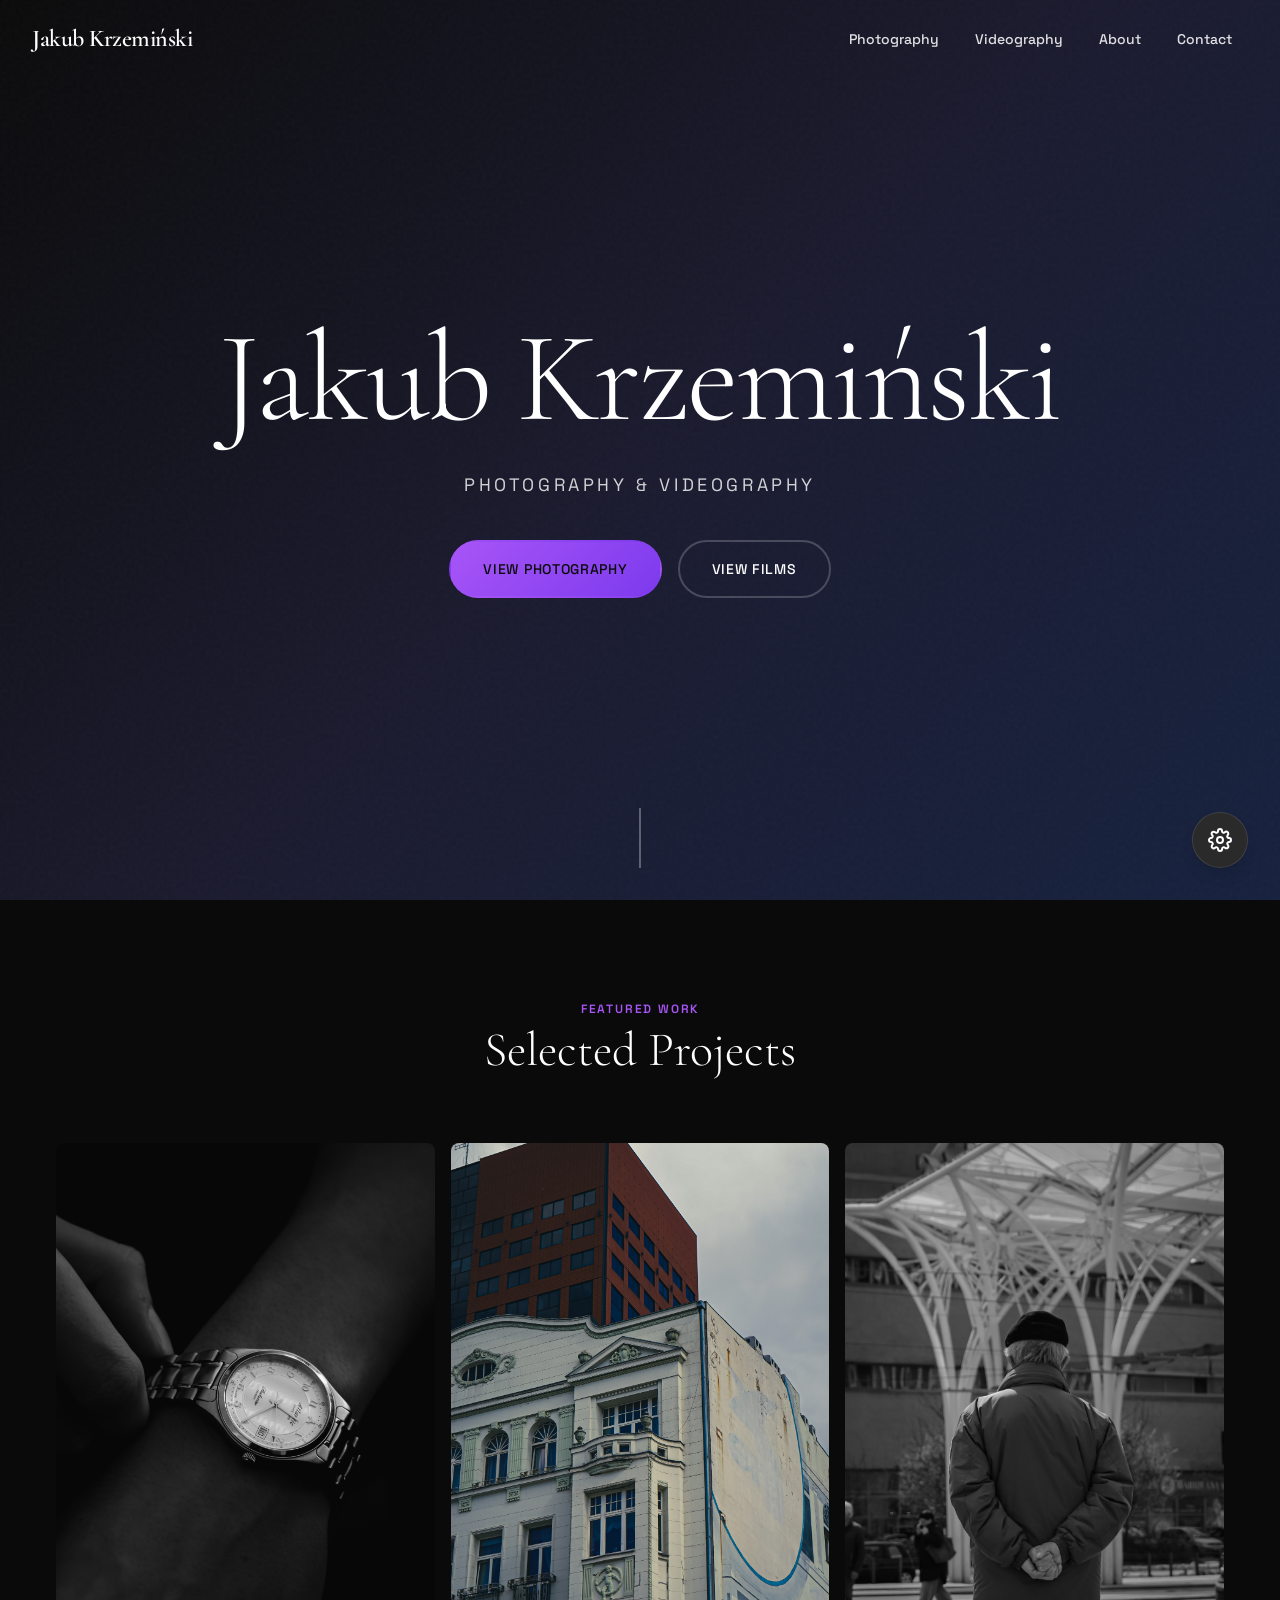
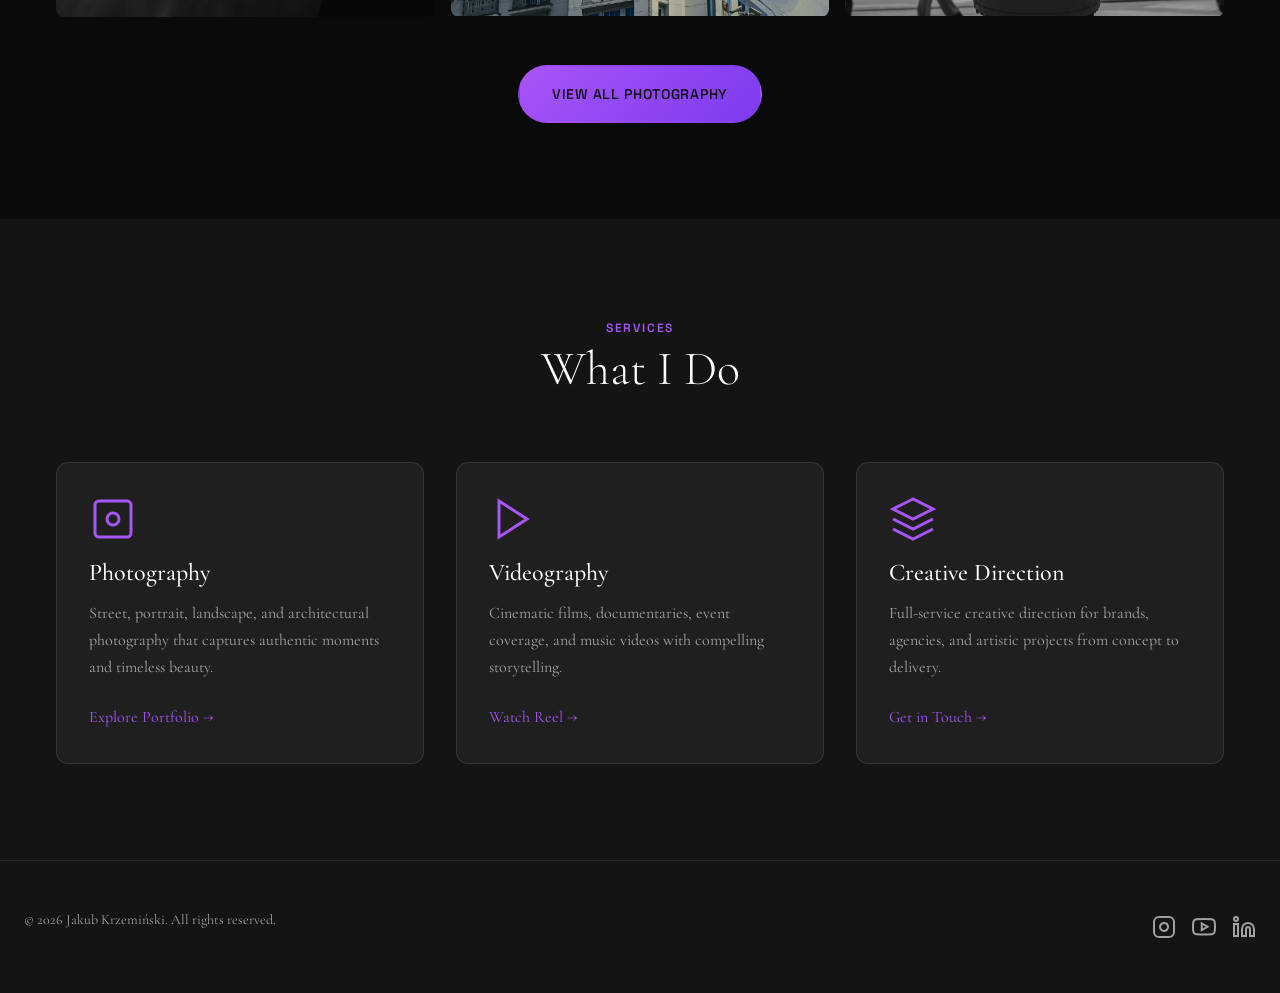
==== commit a7c67533: "idk even what to write here im tired and i just want to sleep but i have to commit these changes so " ====
--- a/index.html
+++ b/index.html
@@ -48,6 +48,17 @@
       document.documentElement.className = `theme-${config.theme} palette-${config.palette}`;
     })();
   </script>
+
+  <!-- Language init (must be early to prevent flash) -->
+  <script>
+    (function() {
+      const saved = localStorage.getItem('portfolio-language');
+      const lang = saved || 'en';
+
+      // Apply language to html element immediately
+      document.documentElement.lang = lang;
+    })();
+  </script>
 </head>
 <body>
 
@@ -71,10 +82,12 @@
     </div>
 
     <div class="navbar__mobile-menu" id="mobile-menu" role="menu">
-      <a href="photography.html" class="navbar__mobile-link" role="menuitem">Photography</a>
-      <a href="videography.html" class="navbar__mobile-link" role="menuitem">Videography</a>
-      <a href="about.html" class="navbar__mobile-link" role="menuitem">About</a>
-      <a href="contact.html" class="navbar__mobile-link" role="menuitem">Contact</a>
+      <a href="index.html" class="navbar__mobile-link">Home</a>
+      <a href="photography.html" class="navbar__mobile-link">Photography</a>
+      <a href="videography.html" class="navbar__mobile-link">Videography</a>
+      <a href="about.html" class="navbar__mobile-link">About</a>
+      <a href="contact.html" class="navbar__mobile-link">Contact</a>
+      <a href="#" class="navbar__mobile-link navbar__mobile-link--exit">Close</a>
     </div>
   </nav>
 
@@ -213,14 +226,14 @@
     <div class="theme-panel__backdrop"></div>
 
     <div class="theme-panel__menu">
-      <header class="theme-panel__header">Appearance Settings</header>
+      <header class="theme-panel__header" data-i18n="theme.appearance">Appearance Settings</header>
 
       <div class="theme-panel__mode">
         <button class="theme-panel__mode-btn" data-mode="dark">
           <svg class="theme-panel__mode-icon" viewBox="0 0 24 24" fill="none" stroke="currentColor" stroke-width="2">
             <path d="M21 12.79A9 9 0 1 1 11.21 3 7 7 0 0 0 21 12.79z"></path>
           </svg>
-          Dark
+          <span data-i18n="theme.dark">Dark</span>
         </button>
         <button class="theme-panel__mode-btn" data-mode="light">
           <svg class="theme-panel__mode-icon" viewBox="0 0 24 24" fill="none" stroke="currentColor" stroke-width="2">
@@ -234,11 +247,11 @@
             <line x1="4.22" y1="19.78" x2="5.64" y2="18.36"></line>
             <line x1="18.36" y1="5.64" x2="19.78" y2="4.22"></line>
           </svg>
-          Light
-        </button>
-      </div>
-
-      <header class="theme-panel__header">Color Palette</header>
+          <span data-i18n="theme.light">Light</span>
+        </button>
+      </div>
+
+      <header class="theme-panel__header" data-i18n="theme.palette">Color Palette</header>
       <div class="theme-panel__palettes">
         <button class="theme-panel__palette-btn" data-palette="purple">
           <span class="theme-panel__palette-preview"></span>
@@ -270,6 +283,7 @@
 
   <!-- Scripts -->
   <script src="js/theme.js"></script>
+  <script src="js/i18n.js"></script>
   <script src="js/nav.js"></script>
   <script src="js/gallery.js"></script>
   <script src="js/lightbox.js"></script>
--- a/css/navbar.css
+++ b/css/navbar.css
@@ -47,7 +47,7 @@
   color: var(--accent-primary);
 }
 
-/* Navigation Links - Desktop */
+/* Desktop links */
 .navbar__links {
   display: flex;
   align-items: center;
@@ -94,7 +94,7 @@
   width: 60%;
 }
 
-/* Mobile Hamburger Button */
+/* Hamburger */
 .navbar__hamburger {
   display: none;
   flex-direction: column;
@@ -108,7 +108,6 @@
 }
 
 .navbar__hamburger-line {
-  display: block;
   width: 24px;
   height: 2px;
   background: var(--text-primary);
@@ -117,7 +116,7 @@
   transform-origin: center;
 }
 
-/* Hamburger Animation States */
+/* Hamburger animation */
 .navbar__hamburger--active .navbar__hamburger-line:nth-child(1) {
   transform: translateY(8px) rotate(45deg);
 }
@@ -131,34 +130,52 @@
   transform: translateY(-8px) rotate(-45deg);
 }
 
-/* Mobile Menu */
+/* ============================================
+   FIXED MOBILE MENU (IMPORTANT FIX HERE)
+   ============================================ */
+
 .navbar__mobile-menu {
-  display: none;
+  /* IMPORTANT: always fixed to viewport */
   position: fixed;
-  inset: 0;
+  top: 0;
+  left: 0;
+  width: 100%;
+  height: 100vh;
+  height: 100dvh;
+
   background: var(--bg-primary);
+  z-index: 9999;
+
+  display: flex;
   flex-direction: column;
   align-items: center;
   justify-content: center;
   gap: var(--space-xl);
+
+  /* hidden state */
+  transform: translateY(-100%);
   opacity: 0;
   visibility: hidden;
-  transition: opacity var(--transition-base), visibility var(--transition-base);
-}
-
+
+  transition: transform 0.35s ease, opacity 0.35s ease, visibility 0.35s ease;
+}
+
+/* OPEN STATE */
 .navbar__mobile-menu--open {
+  transform: translateY(0);
   opacity: 1;
   visibility: visible;
 }
 
+/* Mobile links */
 .navbar__mobile-link {
   font-family: var(--font-primary);
   font-size: 2rem;
   font-weight: 300;
   color: var(--text-primary);
   padding: var(--space-sm) var(--space-lg);
+  position: relative;
   transition: color var(--transition-fast);
-  position: relative;
 }
 
 .navbar__mobile-link::after {
@@ -182,11 +199,10 @@
   width: 100%;
 }
 
-.navbar__mobile-link--active {
-  color: var(--accent-primary);
-}
-
-/* Responsive Breakpoints */
+/* ============================================
+   RESPONSIVE
+   ============================================ */
+
 @media (max-width: 768px) {
   .navbar {
     height: 64px;
@@ -207,10 +223,6 @@
   .navbar__hamburger {
     display: flex;
   }
-
-  .navbar__mobile-menu {
-    display: flex;
-  }
 }
 
 @media (max-width: 375px) {
@@ -223,7 +235,7 @@
   }
 }
 
-/* Reduced motion */
+/* Disable animations if user prefers reduced motion */
 @media (prefers-reduced-motion: reduce) {
   .navbar,
   .navbar__link,
@@ -231,4 +243,4 @@
   .navbar__mobile-menu {
     transition: none;
   }
-}
+}
--- a/css/gallery.css
+++ b/css/gallery.css
@@ -75,21 +75,19 @@
 PHOTO GALLERY (TRUE MASONRY)
 ============================================ */
 
+/* Masonry container */
 .gallery {
-column-count: 3;
-column-gap: var(--space-md);
-padding: var(--space-md) 0;
-}
-
+  display: grid;
+  grid-template-columns: repeat(3, 1fr);
+  gap: var(--space-md);
+  grid-auto-flow: dense;
+}
+/* Masonry items */
 .gallery__item {
-break-inside: avoid;
-margin-bottom: var(--space-md);
-border-radius: var(--radius-md);
-overflow: hidden;
-cursor: pointer;
-transition: transform var(--transition-base), box-shadow var(--transition-base);
-}
-
+  position: relative;
+  overflow: hidden;
+  border-radius: var(--radius-md);
+}
 .gallery__item:hover {
 transform: translateY(-4px);
 box-shadow: var(--shadow-lg);
@@ -100,9 +98,22 @@
 }
 
 .gallery__image {
-width: 100%;
-height: auto;
-display: block;
+  width: 100%;
+  height: 100%;
+  object-fit: cover;
+}
+/* vertical photo */
+.gallery__item--vertical {
+  grid-row: span 1;
+}
+
+.gallery__item--horizontal {
+  grid-column: span 2;
+}
+
+.gallery__item--square {
+  grid-column: span 1;
+  grid-row: span 1;
 }
 
 /* Overlay */
@@ -149,23 +160,86 @@
 .gallery__item--hidden {
 display: none;
 }
+.gallery {
+  opacity: 1;
+  transform: translateY(0);
+  transition: opacity 300ms ease, transform 300ms ease;
+}
+
+/* fade out state */
+.gallery.is-changing {
+  opacity: 0;
+  transform: translateY(10px);
+  filter: blur(2px);
+}
+
+/* item animation base */
+.gallery__item {
+  opacity: 0;
+  transform: translateY(20px);
+  transition: opacity 500ms ease, transform 500ms ease;
+}
+
+/* visible state */
+.gallery__item.is-visible {
+  opacity: 1;
+  transform: translateY(0);
+}
 
 /* ============================================
 RESPONSIVE GALLERY
 ============================================ */
 
-@media (max-width: 1200px) {
-.gallery {
-column-count: 2;
-}
-}
 
 @media (max-width: 640px) {
-.gallery {
-column-count: 1;
-}
-}
-
+
+  /* ===== GALLERY LAYOUT ===== */
+  .gallery {
+    grid-template-columns: 1fr;
+    grid-auto-flow: row;
+    gap: var(--space-lg);
+  }
+
+  /* ===== RESET ALL SPANNING (CRITICAL FIX) ===== */
+  .gallery__item--vertical,
+  .gallery__item--horizontal,
+  .gallery__item--square {
+    grid-column: auto !important;
+    grid-row: auto !important;
+  }
+
+  /* ===== ITEM BASE ===== */
+  .gallery__item {
+    width: 100%;
+    aspect-ratio: auto;
+  }
+
+  /* ===== IMAGE ===== */
+  .gallery__image {
+    width: 100%;
+    height: auto;
+    display: block;
+  }
+
+  /* ===== FILTER BAR ===== */
+  .filter-tabs {
+    position: static;
+    top: 60px;
+    z-index: 999;
+    background: var(--bg-primary);
+
+    display: flex;
+    flex-wrap: wrap;
+    justify-content: center;
+    gap: var(--space-sm);
+
+    padding: var(--space-sm) 0;
+  }
+
+  .filter-tab {
+    white-space: nowrap;
+  }
+}
 /* ============================================
 VIDEO GRID
 ============================================ */
--- a/css/themes.css
+++ b/css/themes.css
@@ -123,8 +123,9 @@
 /* Palette Grid */
 .theme-panel__palettes {
   display: grid;
-  grid-template-columns: repeat(3, 1fr);
+  grid-template-columns: repeat(2, 1fr);
   gap: var(--space-md);
+    
 }
 
 .theme-panel__palette-btn {
@@ -206,6 +207,46 @@
 
 .theme-panel__palette-btn--active .theme-panel__palette-label {
   color: var(--text-primary);
+}
+
+/* Language Selector */
+.theme-panel__language {
+  display: flex;
+  gap: var(--space-sm);
+  margin-bottom: var(--space-xl);
+}
+
+.language-btn {
+  flex: 1;
+  display: flex;
+  align-items: center;
+  justify-content: center;
+  gap: var(--space-sm);
+  padding: var(--space-sm) var(--space-md);
+  font-family: var(--font-secondary);
+  font-size: 0.8125rem;
+  font-weight: 500;
+  color: var(--text-tertiary);
+  border-radius: var(--radius-full);
+  border: 1px solid var(--border-light);
+  background: transparent;
+  cursor: pointer;
+  transition: all var(--transition-fast);
+}
+
+.language-btn:hover {
+  color: var(--text-primary);
+  border-color: var(--border-medium);
+}
+
+.language-btn--active {
+  background: var(--accent-primary);
+  color: var(--accent-contrast);
+  border-color: var(--accent-primary);
+}
+
+.language-btn__flag {
+  font-size: 1rem;
 }
 
 /* Backdrop (click to close) */
@@ -240,7 +281,7 @@
 
   .theme-panel__menu {
     width: 260px;
-    right: -var(--space-sm);
+    right: 0;
   }
 }
 
@@ -253,6 +294,7 @@
   .theme-panel__menu {
     width: calc(100vw - var(--space-xl));
     right: 0;
+    left: auto;
   }
 
   .theme-panel__palettes {
